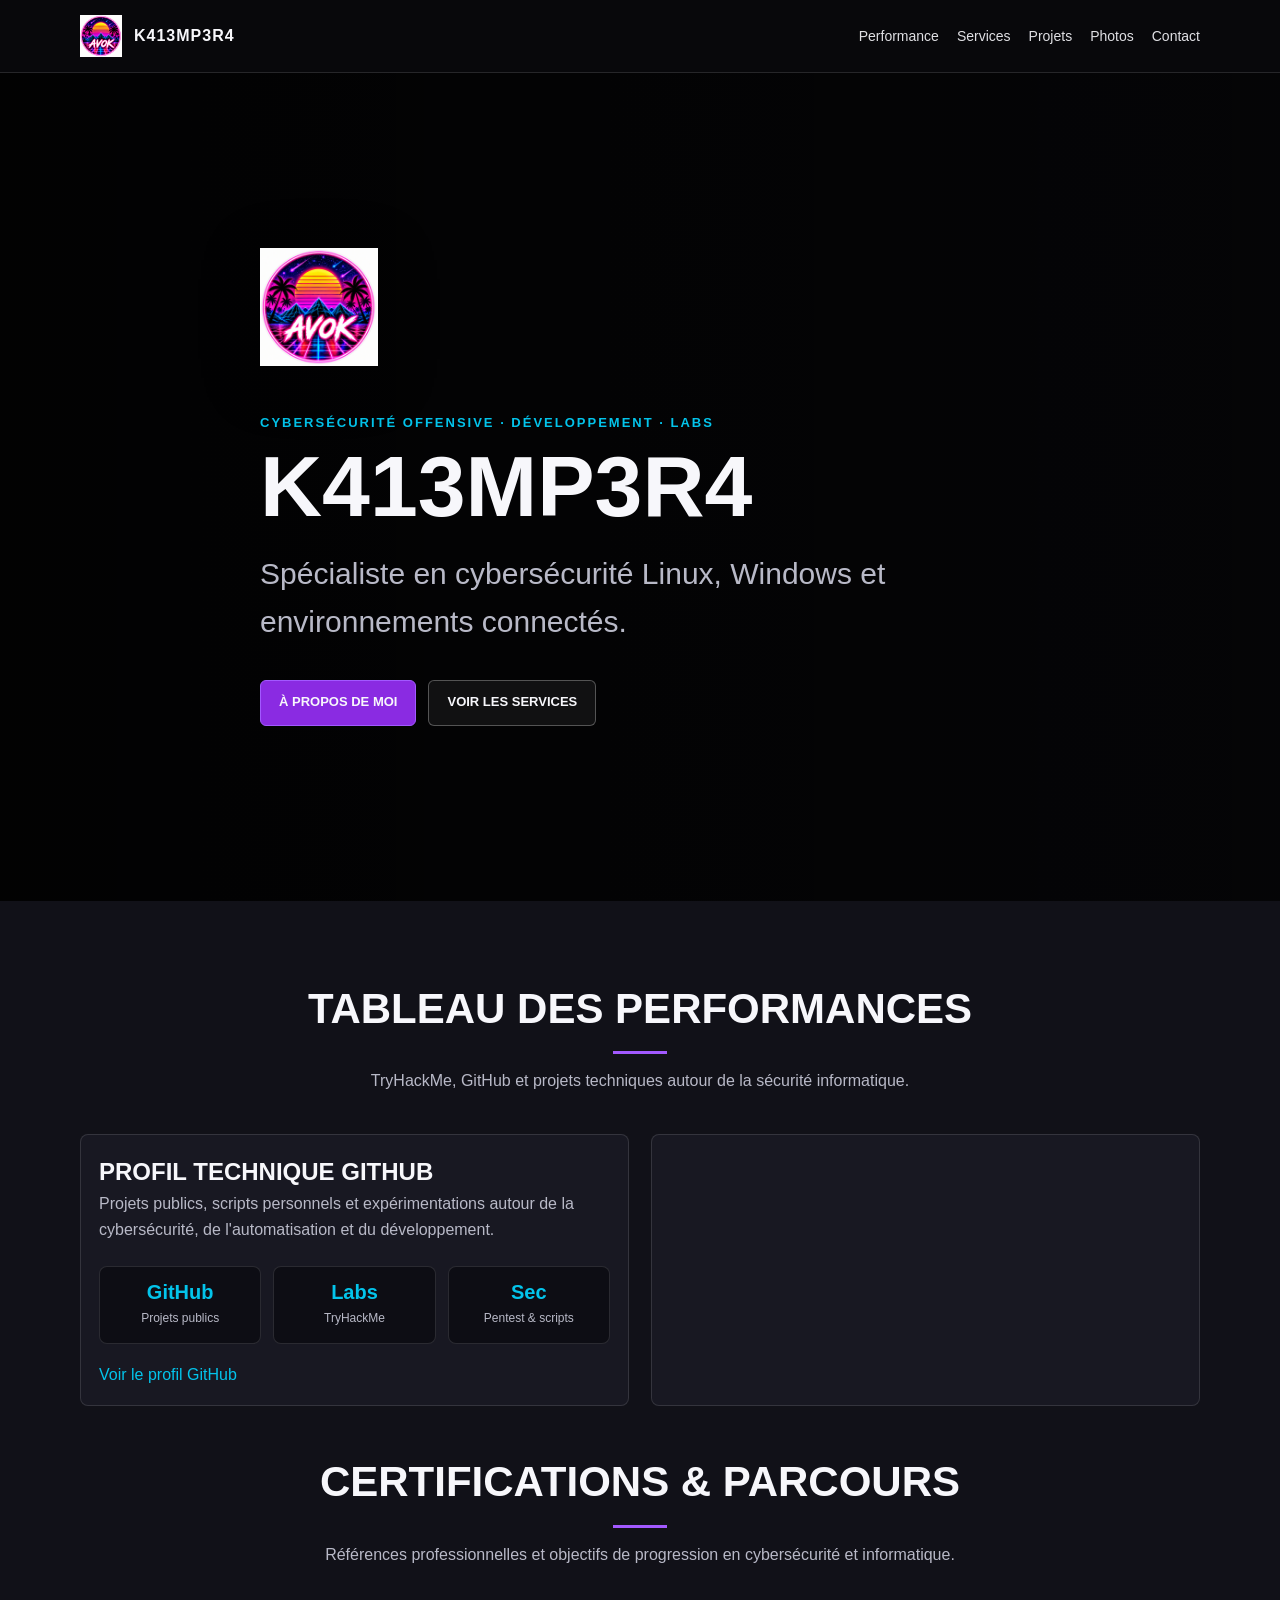
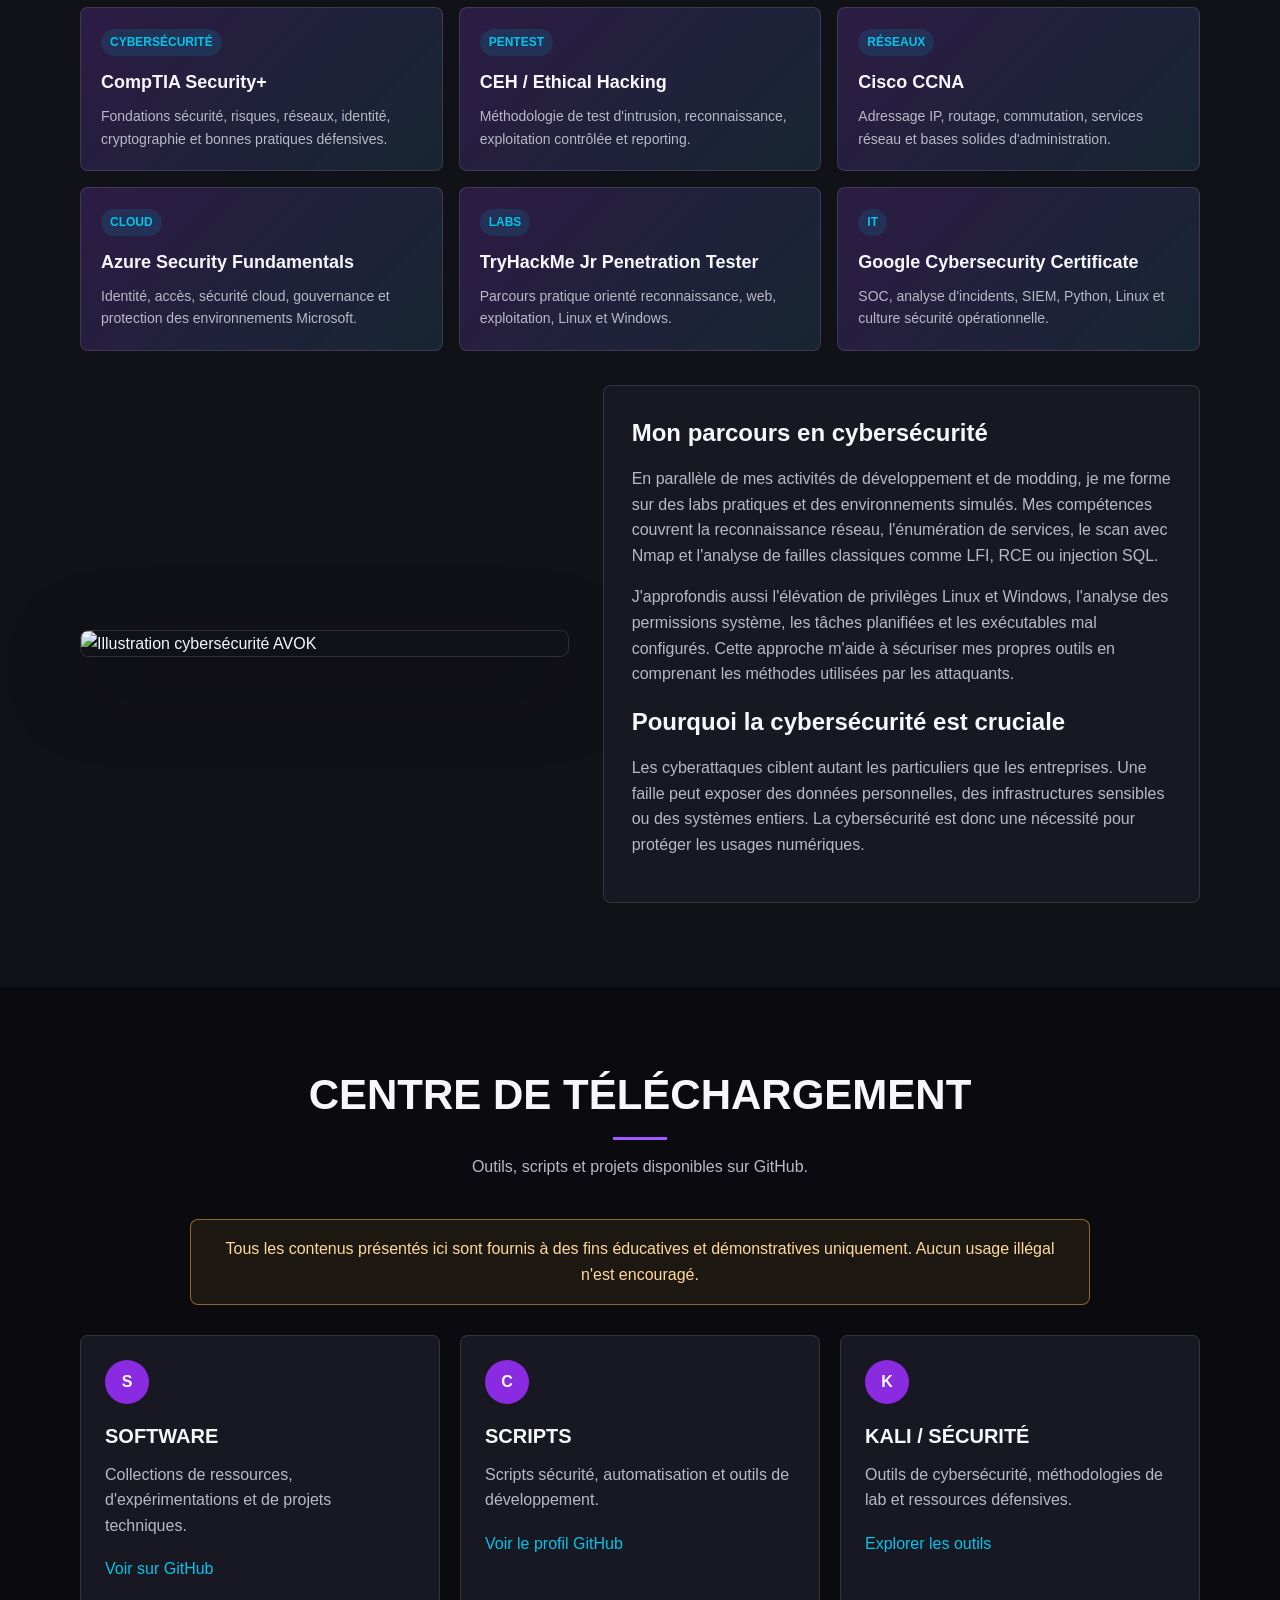
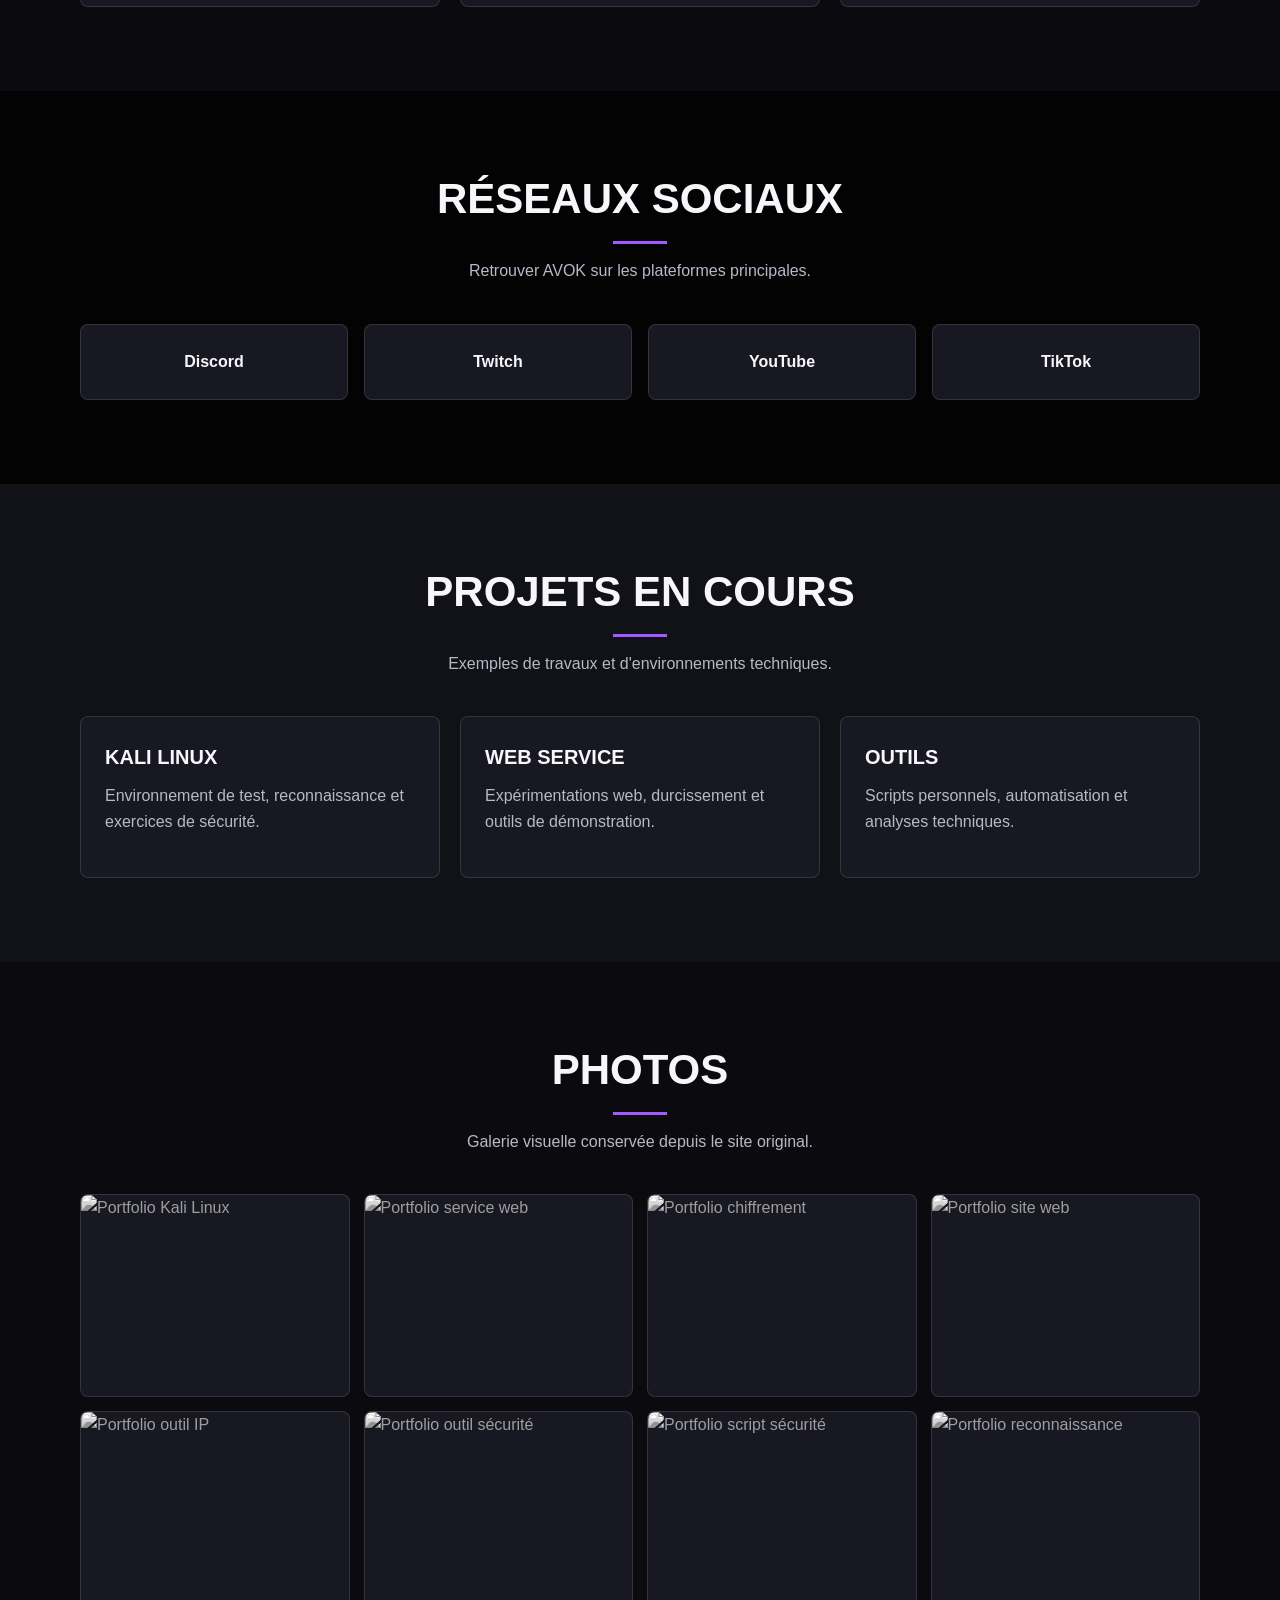
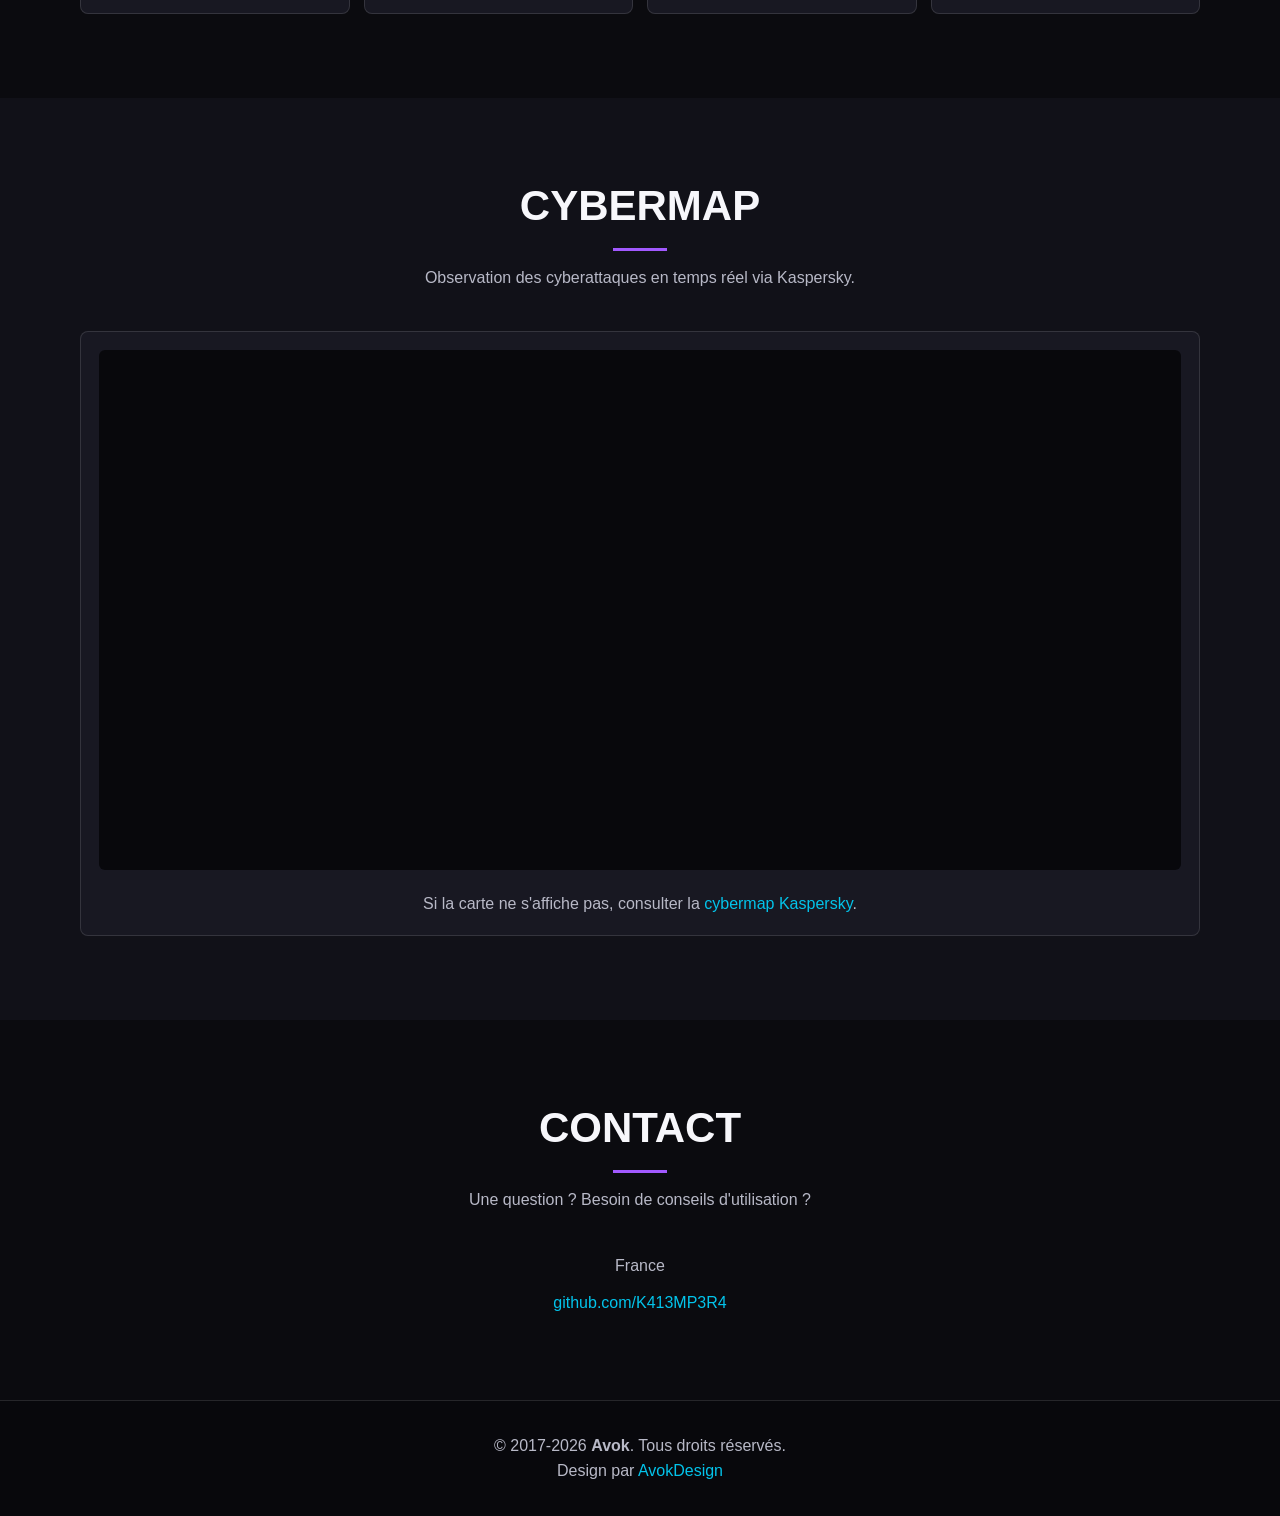
==== index.html @ 76b8ffec "Rebrand AAROK -> AVOK : marque, logo, favicon, handles reseaux Co-Authored-By: Claude Opus 5 <norepl" ====
<!doctype html>
<html lang="fr">
<head>
  <meta charset="utf-8">
  <meta name="viewport" content="width=device-width, initial-scale=1">
  <meta name="p:domain_verify" content="4902bbf45fe4f81bed1552b65912c3f5">
  <meta http-equiv="Content-Security-Policy" content="default-src 'self' https: data:; img-src 'self' https: data:; frame-src https://tryhackme.com https://cybermap.kaspersky.com; style-src 'self' 'unsafe-inline'; script-src 'self' 'unsafe-inline'; base-uri 'self'; form-action 'self'; upgrade-insecure-requests">
  <meta name="referrer" content="strict-origin-when-cross-origin">
  <meta name="robots" content="index, follow, max-image-preview:large">
  <meta name="author" content="Avok">
  <meta name="description" content="AVOK, profil cybersécurité offensive et développement : pentesting Linux et Windows, TryHackMe, scripts, outils et projets techniques.">
  <meta name="keywords" content="cybersécurité, pentest, hacker éthique, Linux, Windows, Nmap, TryHackMe, sécurité informatique, red team, scripts sécurité">
  <meta property="og:type" content="website">
  <meta property="og:locale" content="fr_FR">
  <meta property="og:site_name" content="AVOK">
  <meta property="og:title" content="AVOK - Cybersécurité offensive et projets techniques">
  <meta property="og:description" content="Profil cybersécurité, pentesting, scripts et projets techniques par AVOK.">
  <meta property="og:url" content="https://aarokhub.github.io/AAROK/">
  <meta property="og:image" content="https://aarokhub.github.io/AAROK/img/logo.png">
  <meta name="twitter:card" content="summary_large_image">
  <meta name="twitter:title" content="AVOK - Cybersécurité offensive">
  <meta name="twitter:description" content="Pentesting, TryHackMe, scripts sécurité et projets techniques.">
  <meta name="twitter:image" content="https://aarokhub.github.io/AAROK/img/logo.png">
  <link rel="canonical" href="https://aarokhub.github.io/AAROK/">
  <link rel="icon" type="image/svg+xml" href="favicon.svg">
  <link rel="preload" as="image" href="img/hero-bg.jpg">
  <title>AVOK - Cybersécurité offensive et projets techniques</title>
  <style>
    :root {
      --bg: #0b0b0f;
      --panel: #111118;
      --panel-soft: #181822;
      --text: #f7f7fb;
      --muted: #b8b9c7;
      --line: rgba(255, 255, 255, 0.12);
      --purple: #8a2be2;
      --purple-light: #a259ff;
      --cyan: #03c4eb;
      --warn: #ffb23f;
      --shadow: 0 24px 80px rgba(0, 0, 0, 0.35);
    }

    * {
      box-sizing: border-box;
    }

    html {
      scroll-behavior: smooth;
    }

    body {
      margin: 0;
      background: var(--bg);
      color: var(--text);
      font-family: Arial, Helvetica, sans-serif;
      line-height: 1.6;
    }

    img,
    iframe {
      max-width: 100%;
    }

    a {
      color: var(--cyan);
      text-decoration: none;
    }

    a:hover,
    a:focus-visible {
      color: #66e6ff;
      outline: none;
    }

    .container {
      width: min(1120px, calc(100% - 32px));
      margin: 0 auto;
    }

    .site-header {
      position: sticky;
      top: 0;
      z-index: 20;
      background: rgba(8, 8, 12, 0.88);
      border-bottom: 1px solid var(--line);
      backdrop-filter: blur(14px);
    }

    .nav {
      display: flex;
      align-items: center;
      justify-content: space-between;
      min-height: 72px;
      gap: 24px;
    }

    .brand {
      display: inline-flex;
      align-items: center;
      gap: 12px;
      color: var(--text);
      font-weight: 800;
      letter-spacing: 1px;
    }

    .brand img {
      width: 42px;
      height: 42px;
      object-fit: contain;
    }

    .nav-links {
      display: flex;
      align-items: center;
      gap: 18px;
      flex-wrap: wrap;
    }

    .nav-links a {
      color: var(--text);
      font-size: 14px;
      opacity: 0.9;
    }

    .nav-links a:hover,
    .nav-links a:focus-visible {
      color: var(--purple-light);
    }

    .hero {
      min-height: calc(100vh - 72px);
      display: grid;
      align-items: center;
      background:
        linear-gradient(90deg, rgba(0, 0, 0, 0.86), rgba(0, 0, 0, 0.58)),
        url("img/hero-bg.jpg") center / cover no-repeat;
    }

    .hero-inner {
      padding: 88px 0;
      max-width: 760px;
    }

    .hero-logo {
      width: 118px;
      height: auto;
      margin-bottom: 26px;
      filter: drop-shadow(0 12px 28px rgba(0, 0, 0, 0.45));
    }

    .eyebrow {
      color: var(--cyan);
      font-weight: 700;
      text-transform: uppercase;
      letter-spacing: 2px;
      font-size: 13px;
      margin-bottom: 12px;
    }

    h1 {
      margin: 0;
      font-size: clamp(42px, 8vw, 86px);
      line-height: 0.95;
      letter-spacing: 0;
      text-transform: uppercase;
    }

    .hero h2 {
      margin: 22px 0 0;
      color: var(--muted);
      font-size: clamp(20px, 3vw, 30px);
      font-weight: 500;
    }

    .actions {
      display: flex;
      flex-wrap: wrap;
      gap: 12px;
      margin-top: 34px;
    }

    .button {
      display: inline-flex;
      align-items: center;
      justify-content: center;
      min-height: 46px;
      padding: 0 18px;
      border: 1px solid rgba(255, 255, 255, 0.28);
      border-radius: 6px;
      color: var(--text);
      font-weight: 700;
      text-transform: uppercase;
      font-size: 13px;
      letter-spacing: 0;
      background: rgba(255, 255, 255, 0.06);
    }

    .button.primary {
      border-color: var(--purple-light);
      background: var(--purple);
    }

    .button:hover,
    .button:focus-visible {
      color: var(--text);
      border-color: var(--cyan);
      transform: translateY(-1px);
    }

    section {
      padding: 84px 0;
    }

    .section-head {
      max-width: 760px;
      margin: 0 auto 40px;
      text-align: center;
    }

    .section-head h2 {
      margin: 0;
      font-size: clamp(28px, 4vw, 42px);
      text-transform: uppercase;
      line-height: 1.15;
    }

    .section-head p {
      color: var(--muted);
      margin: 14px 0 0;
    }

    .divider {
      width: 54px;
      height: 3px;
      margin: 18px auto 0;
      background: var(--purple-light);
    }

    .dark-band {
      background: var(--panel);
    }

    .about-grid {
      display: grid;
      grid-template-columns: minmax(0, 0.9fr) minmax(0, 1.1fr);
      gap: 34px;
      align-items: center;
    }

    .about-grid img {
      width: 100%;
      border-radius: 8px;
      box-shadow: var(--shadow);
      border: 1px solid var(--line);
    }

    .content-panel {
      background: var(--panel-soft);
      border: 1px solid var(--line);
      border-radius: 8px;
      padding: 28px;
    }

    .content-panel h3 {
      margin: 0 0 14px;
      font-size: 24px;
    }

    .content-panel p {
      margin: 0 0 16px;
      color: var(--muted);
    }

    .embed-grid {
      display: grid;
      grid-template-columns: repeat(2, minmax(0, 1fr));
      gap: 22px;
      align-items: stretch;
    }

    .embed-card {
      min-height: 270px;
      background: var(--panel-soft);
      border: 1px solid var(--line);
      border-radius: 8px;
      padding: 18px;
    }

    .embed-card img,
    .embed-card iframe {
      width: 100%;
      border: 0;
      border-radius: 6px;
      background: #08080c;
    }

    .stats-card {
      min-height: 270px;
      display: grid;
      align-content: center;
      gap: 18px;
    }

    .stats-card h3 {
      margin: 0;
      font-size: 24px;
      text-transform: uppercase;
    }

    .stats-card p {
      margin: 0;
      color: var(--muted);
    }

    .stat-list {
      display: grid;
      grid-template-columns: repeat(3, minmax(0, 1fr));
      gap: 12px;
      margin-top: 6px;
    }

    .stat-pill {
      padding: 14px 10px;
      border: 1px solid var(--line);
      border-radius: 8px;
      background: #0d0d14;
      text-align: center;
    }

    .stat-pill strong {
      display: block;
      color: var(--cyan);
      font-size: 20px;
      line-height: 1.1;
    }

    .stat-pill span {
      display: block;
      color: var(--muted);
      font-size: 12px;
      margin-top: 6px;
    }

    .tryhackme-card {
      min-height: 0;
    }

    .tryhackme-card iframe {
      display: block;
      height: 170px;
      background: transparent;
    }

    .services-grid {
      display: grid;
      grid-template-columns: repeat(3, minmax(0, 1fr));
      gap: 20px;
    }

    .cert-grid {
      display: grid;
      grid-template-columns: repeat(3, minmax(0, 1fr));
      gap: 16px;
      margin-top: 22px;
    }

    .cert-card {
      min-height: 152px;
      padding: 20px;
      border: 1px solid var(--line);
      border-radius: 8px;
      background: linear-gradient(135deg, rgba(138, 43, 226, 0.18), rgba(3, 196, 235, 0.08)), var(--panel-soft);
    }

    .cert-card span {
      display: inline-block;
      margin-bottom: 12px;
      padding: 4px 9px;
      border-radius: 999px;
      background: rgba(3, 196, 235, 0.12);
      color: var(--cyan);
      font-size: 12px;
      font-weight: 700;
      text-transform: uppercase;
    }

    .cert-card h3 {
      margin: 0 0 8px;
      font-size: 18px;
    }

    .cert-card p {
      margin: 0;
      color: var(--muted);
      font-size: 14px;
    }

    .service-card,
    .social-card,
    .project-card {
      background: var(--panel-soft);
      border: 1px solid var(--line);
      border-radius: 8px;
      padding: 24px;
      transition: transform 160ms ease, border-color 160ms ease;
    }

    .service-card:hover,
    .social-card:hover,
    .project-card:hover {
      transform: translateY(-3px);
      border-color: rgba(162, 89, 255, 0.65);
    }

    .service-icon {
      width: 44px;
      height: 44px;
      display: grid;
      place-items: center;
      border-radius: 50%;
      background: var(--purple);
      color: #fff;
      font-weight: 800;
      margin-bottom: 16px;
    }

    .service-card h3,
    .project-card h3 {
      margin: 0 0 10px;
      font-size: 20px;
      text-transform: uppercase;
    }

    .service-card p,
    .project-card p {
      color: var(--muted);
      margin: 0 0 18px;
    }

    .notice {
      max-width: 900px;
      margin: 0 auto 30px;
      padding: 16px;
      border: 1px solid rgba(255, 178, 63, 0.5);
      border-radius: 8px;
      color: #ffd99d;
      background: rgba(255, 178, 63, 0.08);
      text-align: center;
    }

    .social-section {
      background:
        linear-gradient(rgba(0, 0, 0, 0.72), rgba(0, 0, 0, 0.72)),
        url("img/subscribe-bg.jpg") center / cover no-repeat;
    }

    .social-grid {
      display: grid;
      grid-template-columns: repeat(4, minmax(0, 1fr));
      gap: 16px;
    }

    .social-card {
      color: var(--text);
      font-weight: 800;
      text-align: center;
    }

    .portfolio-grid {
      display: grid;
      grid-template-columns: repeat(4, minmax(0, 1fr));
      gap: 14px;
    }

    .portfolio-grid a {
      display: block;
      overflow: hidden;
      border-radius: 8px;
      border: 1px solid var(--line);
      background: var(--panel-soft);
    }

    .portfolio-grid img {
      display: block;
      width: 100%;
      aspect-ratio: 4 / 3;
      object-fit: cover;
      filter: grayscale(1);
      transition: filter 160ms ease, transform 160ms ease;
      loading: lazy;
    }

    .portfolio-grid a:hover img,
    .portfolio-grid a:focus-visible img {
      filter: grayscale(0);
      transform: scale(1.03);
    }

    .contact-list {
      display: grid;
      gap: 12px;
      max-width: 620px;
      margin: 0 auto;
      color: var(--muted);
      text-align: center;
    }

    footer {
      padding: 32px 0;
      border-top: 1px solid var(--line);
      color: var(--muted);
      text-align: center;
      background: #08080c;
    }

    @media (max-width: 900px) {
      .about-grid,
      .embed-grid,
      .services-grid,
      .cert-grid,
      .social-grid {
        grid-template-columns: 1fr;
      }

      .stat-list {
        grid-template-columns: 1fr;
      }

      .portfolio-grid {
        grid-template-columns: repeat(2, minmax(0, 1fr));
      }
    }

    @media (max-width: 720px) {
      .nav {
        align-items: flex-start;
        flex-direction: column;
        padding: 14px 0;
      }

      .nav-links {
        gap: 12px;
      }

      section {
        padding: 62px 0;
      }

      .hero {
        min-height: auto;
      }
    }
  </style>
  <script type="application/ld+json">
  {
    "@context": "https://schema.org",
    "@type": "Person",
    "name": "AVOK",
    "url": "https://aarokhub.github.io/AAROK/",
    "sameAs": [
      "https://github.com/K413MP3R4",
      "https://www.youtube.com/@Aarok.gaming",
      "https://www.twitch.tv/aar0ck",
      "https://www.tiktok.com/@aarok.tv"
    ],
    "knowsAbout": ["Cybersécurité", "Pentesting", "Linux", "Windows", "TryHackMe", "Développement"]
  }
  </script>
</head>
<body oncontextmenu="return false">
  <header class="site-header">
    <div class="container nav">
      <a class="brand" href="#hero" aria-label="Accueil AVOK">
        <img src="img/logo.png" alt="Logo AVOK" width="42" height="42">
        <span>K413MP3R4</span>
      </a>
      <nav class="nav-links" aria-label="Navigation principale">
        <a href="#about">Performance</a>
        <a href="#services">Services</a>
        <a href="#projects">Projets</a>
        <a href="#portfolio">Photos</a>
        <a href="#contact">Contact</a>
      </nav>
    </div>
  </header>

  <main>
    <section id="hero" class="hero">
      <div class="container hero-inner">
        <img class="hero-logo" src="img/logo.png" alt="Logo AVOK" width="140" height="140">
        <p class="eyebrow">Cybersécurité offensive · développement · labs</p>
        <h1>K413MP3R4</h1>
        <h2>Spécialiste en cybersécurité Linux, Windows et environnements connectés.</h2>
        <div class="actions">
          <a class="button primary" href="#about">À propos de moi</a>
          <a class="button" href="#services">Voir les services</a>
        </div>
      </div>
    </section>

    <section id="about" class="dark-band">
      <div class="container">
        <div class="section-head">
          <h2>Tableau des performances</h2>
          <div class="divider"></div>
          <p>TryHackMe, GitHub et projets techniques autour de la sécurité informatique.</p>
        </div>

        <div class="embed-grid">
          <article class="embed-card stats-card">
            <div>
              <h3>Profil technique GitHub</h3>
              <p>Projets publics, scripts personnels et expérimentations autour de la cybersécurité, de l'automatisation et du développement.</p>
            </div>
            <div class="stat-list" aria-label="Résumé du profil technique">
              <div class="stat-pill">
                <strong>GitHub</strong>
                <span>Projets publics</span>
              </div>
              <div class="stat-pill">
                <strong>Labs</strong>
                <span>TryHackMe</span>
              </div>
              <div class="stat-pill">
                <strong>Sec</strong>
                <span>Pentest & scripts</span>
              </div>
            </div>
            <a href="https://github.com/K413MP3R4" target="_blank" rel="noopener noreferrer">Voir le profil GitHub</a>
          </article>
          <article class="embed-card tryhackme-card">
            <iframe title="Badge TryHackMe public" src="https://tryhackme.com/api/v2/badges/public-profile?userPublicId=2812137" height="170" loading="lazy"></iframe>
          </article>
        </div>

        <div class="section-head" style="margin-top: 52px;">
          <h2>Certifications & parcours</h2>
          <div class="divider"></div>
          <p>Références professionnelles et objectifs de progression en cybersécurité et informatique.</p>
        </div>

        <div class="cert-grid">
          <article class="cert-card">
            <span>Cybersécurité</span>
            <h3>CompTIA Security+</h3>
            <p>Fondations sécurité, risques, réseaux, identité, cryptographie et bonnes pratiques défensives.</p>
          </article>
          <article class="cert-card">
            <span>Pentest</span>
            <h3>CEH / Ethical Hacking</h3>
            <p>Méthodologie de test d'intrusion, reconnaissance, exploitation contrôlée et reporting.</p>
          </article>
          <article class="cert-card">
            <span>Réseaux</span>
            <h3>Cisco CCNA</h3>
            <p>Adressage IP, routage, commutation, services réseau et bases solides d'administration.</p>
          </article>
          <article class="cert-card">
            <span>Cloud</span>
            <h3>Azure Security Fundamentals</h3>
            <p>Identité, accès, sécurité cloud, gouvernance et protection des environnements Microsoft.</p>
          </article>
          <article class="cert-card">
            <span>Labs</span>
            <h3>TryHackMe Jr Penetration Tester</h3>
            <p>Parcours pratique orienté reconnaissance, web, exploitation, Linux et Windows.</p>
          </article>
          <article class="cert-card">
            <span>IT</span>
            <h3>Google Cybersecurity Certificate</h3>
            <p>SOC, analyse d'incidents, SIEM, Python, Linux et culture sécurité opérationnelle.</p>
          </article>
        </div>

        <div class="about-grid" style="margin-top: 34px;">
          <img src="img/about-img.jpg" alt="Illustration cybersécurité AVOK" loading="lazy">
          <article class="content-panel">
            <h3>Mon parcours en cybersécurité</h3>
            <p>En parallèle de mes activités de développement et de modding, je me forme sur des labs pratiques et des environnements simulés. Mes compétences couvrent la reconnaissance réseau, l'énumération de services, le scan avec Nmap et l'analyse de failles classiques comme LFI, RCE ou injection SQL.</p>
            <p>J'approfondis aussi l'élévation de privilèges Linux et Windows, l'analyse des permissions système, les tâches planifiées et les exécutables mal configurés. Cette approche m'aide à sécuriser mes propres outils en comprenant les méthodes utilisées par les attaquants.</p>
            <h3>Pourquoi la cybersécurité est cruciale</h3>
            <p>Les cyberattaques ciblent autant les particuliers que les entreprises. Une faille peut exposer des données personnelles, des infrastructures sensibles ou des systèmes entiers. La cybersécurité est donc une nécessité pour protéger les usages numériques.</p>
          </article>
        </div>
      </div>
    </section>

    <section id="services">
      <div class="container">
        <div class="section-head">
          <h2>Centre de téléchargement</h2>
          <div class="divider"></div>
          <p>Outils, scripts et projets disponibles sur GitHub.</p>
        </div>

        <div class="notice">
          Tous les contenus présentés ici sont fournis à des fins éducatives et démonstratives uniquement. Aucun usage illégal n'est encouragé.
        </div>

        <div class="services-grid">
          <article class="service-card">
            <div class="service-icon">S</div>
            <h3>Software</h3>
            <p>Collections de ressources, d'expérimentations et de projets techniques.</p>
            <a href="https://github.com/K413MP3R4" target="_blank" rel="noopener noreferrer">Voir sur GitHub</a>
          </article>

          <article class="service-card">
            <div class="service-icon">C</div>
            <h3>Scripts</h3>
            <p>Scripts sécurité, automatisation et outils de développement.</p>
            <a href="https://github.com/K413MP3R4" target="_blank" rel="noopener noreferrer">Voir le profil GitHub</a>
          </article>

          <article class="service-card">
            <div class="service-icon">K</div>
            <h3>Kali / Sécurité</h3>
            <p>Outils de cybersécurité, méthodologies de lab et ressources défensives.</p>
            <a href="https://github.com/K413MP3R4" target="_blank" rel="noopener noreferrer">Explorer les outils</a>
          </article>
        </div>
      </div>
    </section>

    <section class="social-section" aria-labelledby="social-title">
      <div class="container">
        <div class="section-head">
          <h2 id="social-title">Réseaux sociaux</h2>
          <div class="divider"></div>
          <p>Retrouver AVOK sur les plateformes principales.</p>
        </div>
        <div class="social-grid">
          <a class="social-card" href="https://discord.gg/XKkVCt4BV" target="_blank" rel="noopener noreferrer">Discord</a>
          <a class="social-card" href="https://www.twitch.tv/aar0ck" target="_blank" rel="noopener noreferrer">Twitch</a>
          <a class="social-card" href="https://www.youtube.com/@Aarok.gaming" target="_blank" rel="noopener noreferrer">YouTube</a>
          <a class="social-card" href="https://www.tiktok.com/@aarok.tv" target="_blank" rel="noopener noreferrer">TikTok</a>
        </div>
      </div>
    </section>

    <section id="projects" class="dark-band">
      <div class="container">
        <div class="section-head">
          <h2>Projets en cours</h2>
          <div class="divider"></div>
          <p>Exemples de travaux et d'environnements techniques.</p>
        </div>
        <div class="services-grid">
          <article class="project-card">
            <h3>Kali Linux</h3>
            <p>Environnement de test, reconnaissance et exercices de sécurité.</p>
          </article>
          <article class="project-card">
            <h3>Web Service</h3>
            <p>Expérimentations web, durcissement et outils de démonstration.</p>
          </article>
          <article class="project-card">
            <h3>Outils</h3>
            <p>Scripts personnels, automatisation et analyses techniques.</p>
          </article>
        </div>
      </div>
    </section>

    <section id="portfolio">
      <div class="container">
        <div class="section-head">
          <h2>Photos</h2>
          <div class="divider"></div>
          <p>Galerie visuelle conservée depuis le site original.</p>
        </div>
        <div class="portfolio-grid">
          <a href="img/portfolio/portfolio-01-large.jpg" target="_blank" rel="noopener noreferrer"><img src="img/portfolio/portfolio-01-thumbnail.jpg" alt="Portfolio Kali Linux" loading="lazy"></a>
          <a href="img/portfolio/portfolio-02-large.jpg" target="_blank" rel="noopener noreferrer"><img src="img/portfolio/portfolio-02-thumbnail.jpg" alt="Portfolio service web" loading="lazy"></a>
          <a href="img/portfolio/portfolio-03-large.jpg" target="_blank" rel="noopener noreferrer"><img src="img/portfolio/portfolio-03-thumbnail.jpg" alt="Portfolio chiffrement" loading="lazy"></a>
          <a href="img/portfolio/portfolio-04-large.jpg" target="_blank" rel="noopener noreferrer"><img src="img/portfolio/portfolio-04-thumbnail.jpg" alt="Portfolio site web" loading="lazy"></a>
          <a href="img/portfolio/portfolio-05-large.jpg" target="_blank" rel="noopener noreferrer"><img src="img/portfolio/portfolio-05-thumbnail.jpg" alt="Portfolio outil IP" loading="lazy"></a>
          <a href="img/portfolio/portfolio-06-large.jpg" target="_blank" rel="noopener noreferrer"><img src="img/portfolio/portfolio-06-thumbnail.jpg" alt="Portfolio outil sécurité" loading="lazy"></a>
          <a href="img/portfolio/portfolio-07-large.jpg" target="_blank" rel="noopener noreferrer"><img src="img/portfolio/portfolio-07-thumbnail.jpg" alt="Portfolio script sécurité" loading="lazy"></a>
          <a href="img/portfolio/portfolio-08-large.jpg" target="_blank" rel="noopener noreferrer"><img src="img/portfolio/portfolio-08-thumbnail.jpg" alt="Portfolio reconnaissance" loading="lazy"></a>
        </div>
      </div>
    </section>

    <section class="dark-band" aria-labelledby="cybermap-title">
      <div class="container">
        <div class="section-head">
          <h2 id="cybermap-title">Cybermap</h2>
          <div class="divider"></div>
          <p>Observation des cyberattaques en temps réel via Kaspersky.</p>
        </div>
        <article class="embed-card">
          <iframe title="Cybermap Kaspersky" src="https://cybermap.kaspersky.com/en/widget/dynamic/dark" height="520" loading="lazy" allowfullscreen></iframe>
          <p style="margin: 14px 0 0; color: var(--muted); text-align: center;">Si la carte ne s'affiche pas, consulter la <a href="https://cybermap.kaspersky.com" target="_blank" rel="noopener noreferrer">cybermap Kaspersky</a>.</p>
        </article>
      </div>
    </section>

    <section id="contact">
      <div class="container">
        <div class="section-head">
          <h2>Contact</h2>
          <div class="divider"></div>
          <p>Une question ? Besoin de conseils d'utilisation ?</p>
        </div>
        <div class="contact-list">
          <span>France</span>
          <a href="https://github.com/K413MP3R4" target="_blank" rel="noopener noreferrer">github.com/K413MP3R4</a>
        </div>
      </div>
    </section>
  </main>

  <footer>
    <div class="container">
      <div>&copy; 2017-<span id="yr"></span> <strong>Avok</strong>. Tous droits réservés.</div>
      <div>Design par <a href="https://github.com/K413MP3R4" target="_blank" rel="noopener noreferrer">AvokDesign</a></div>
    </div>
  </footer>
  <script>
    document.addEventListener("contextmenu", function (event) {
      event.preventDefault();
    });

    document.addEventListener("keydown", function (event) {
      var key = event.key.toLowerCase();
      var blocked =
        event.key === "F12" ||
        (event.ctrlKey && event.shiftKey && ["i", "j", "c"].includes(key)) ||
        (event.ctrlKey && ["u", "s"].includes(key));

      if (blocked) {
        event.preventDefault();
      }
    });
  </script>
<script>document.getElementById("yr").textContent=new Date().getFullYear();</script>
</body>
</html>
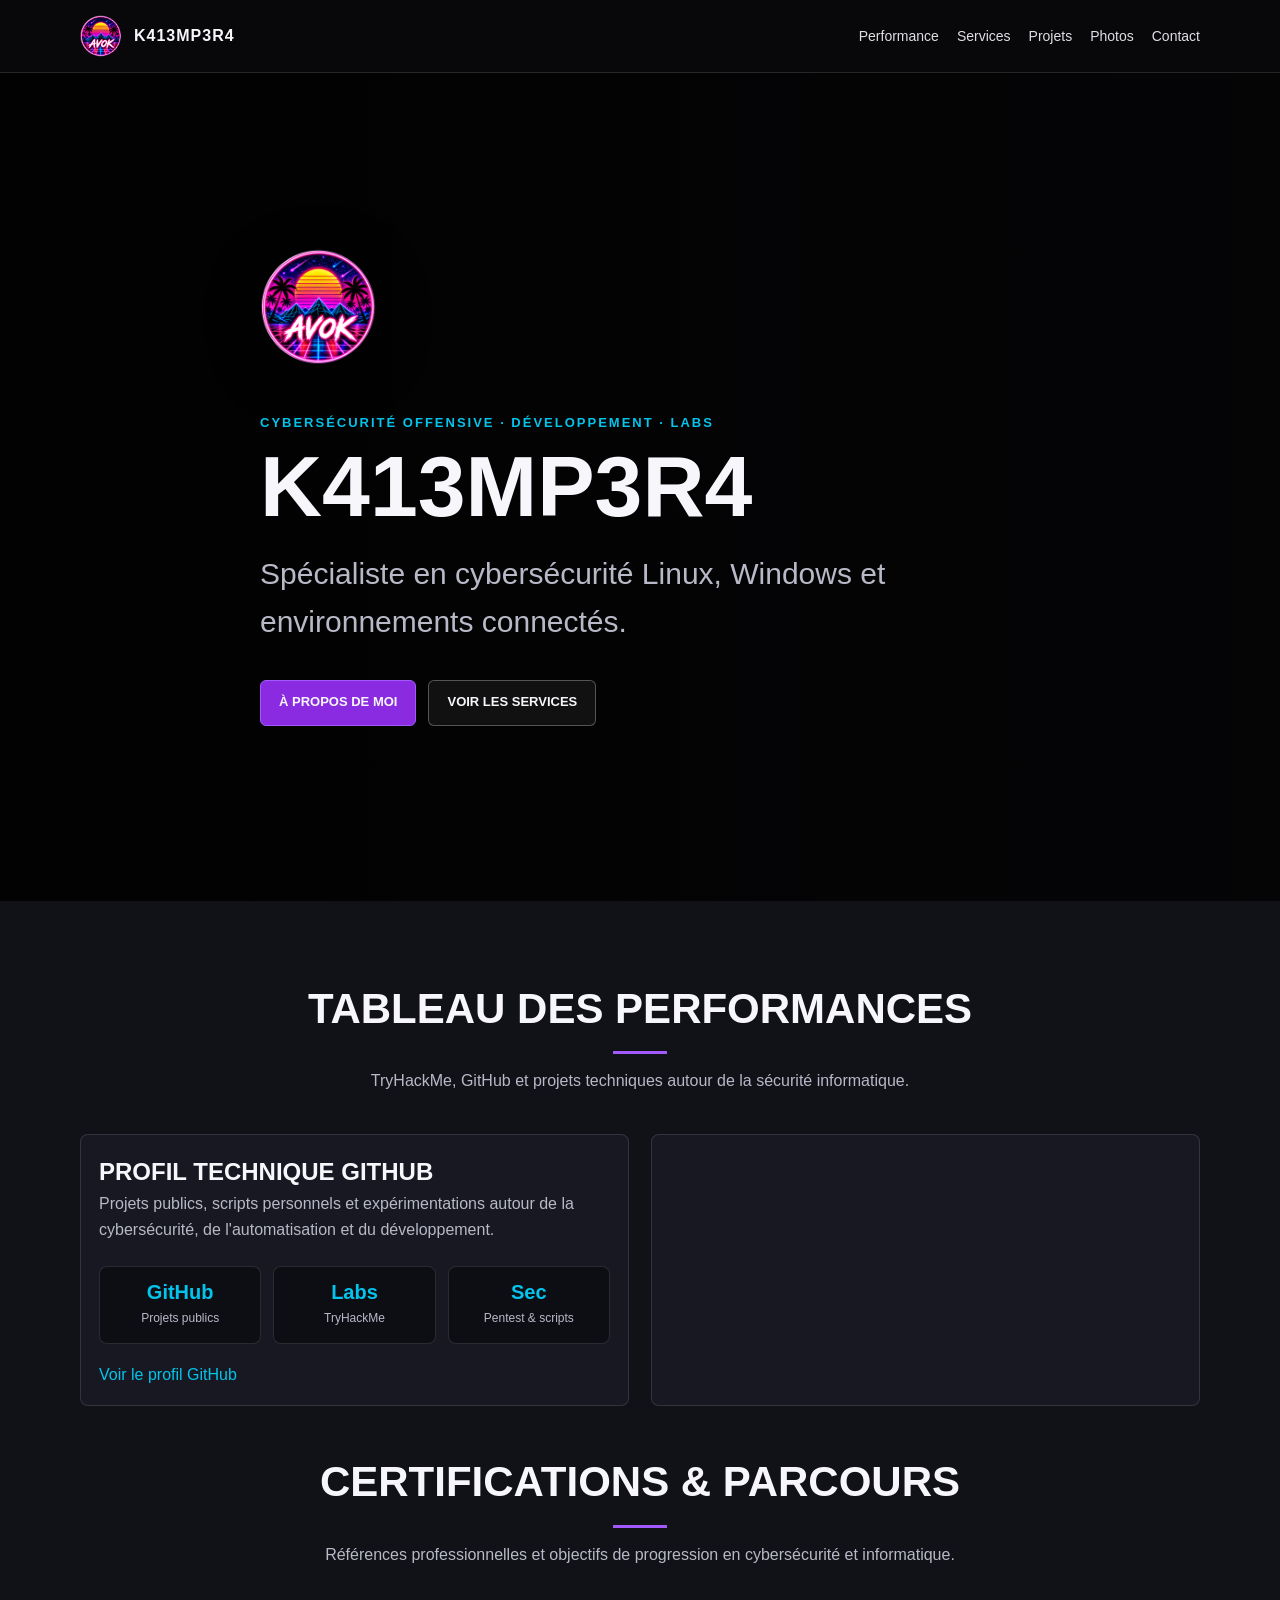
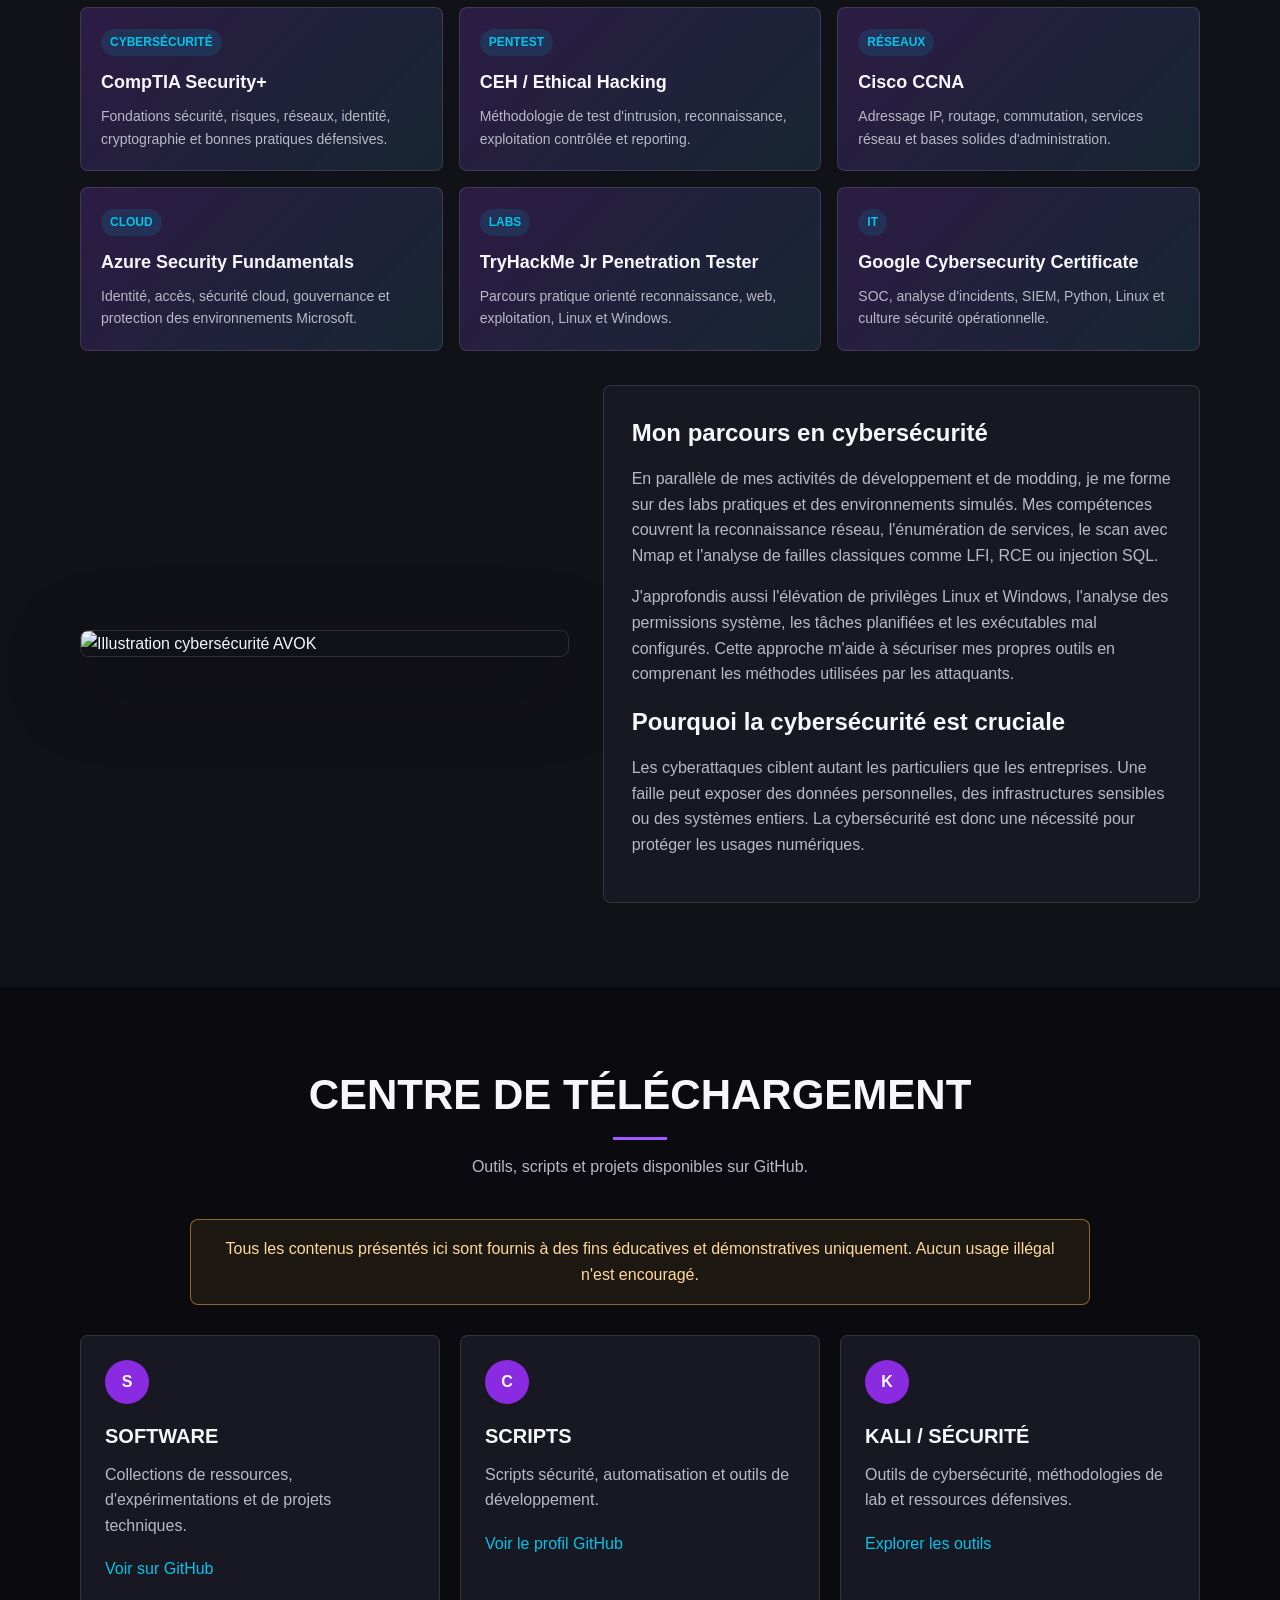
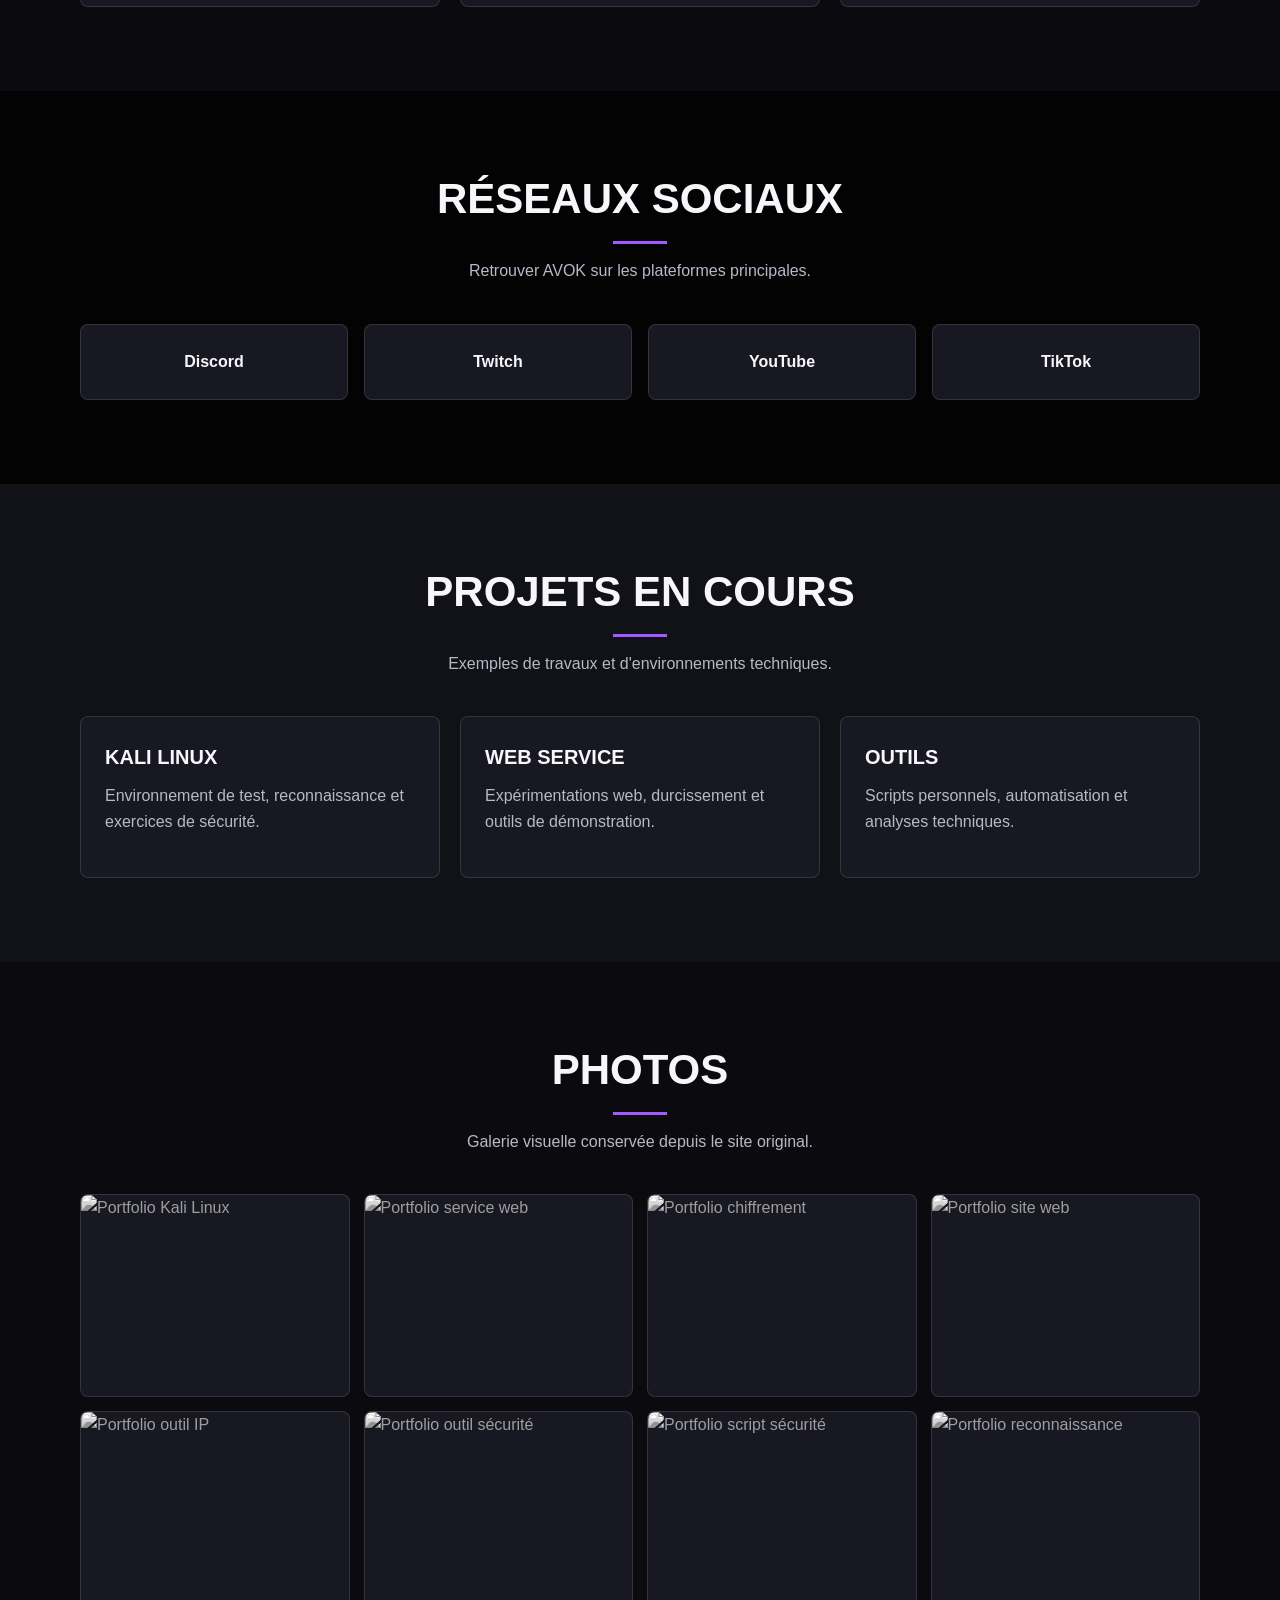
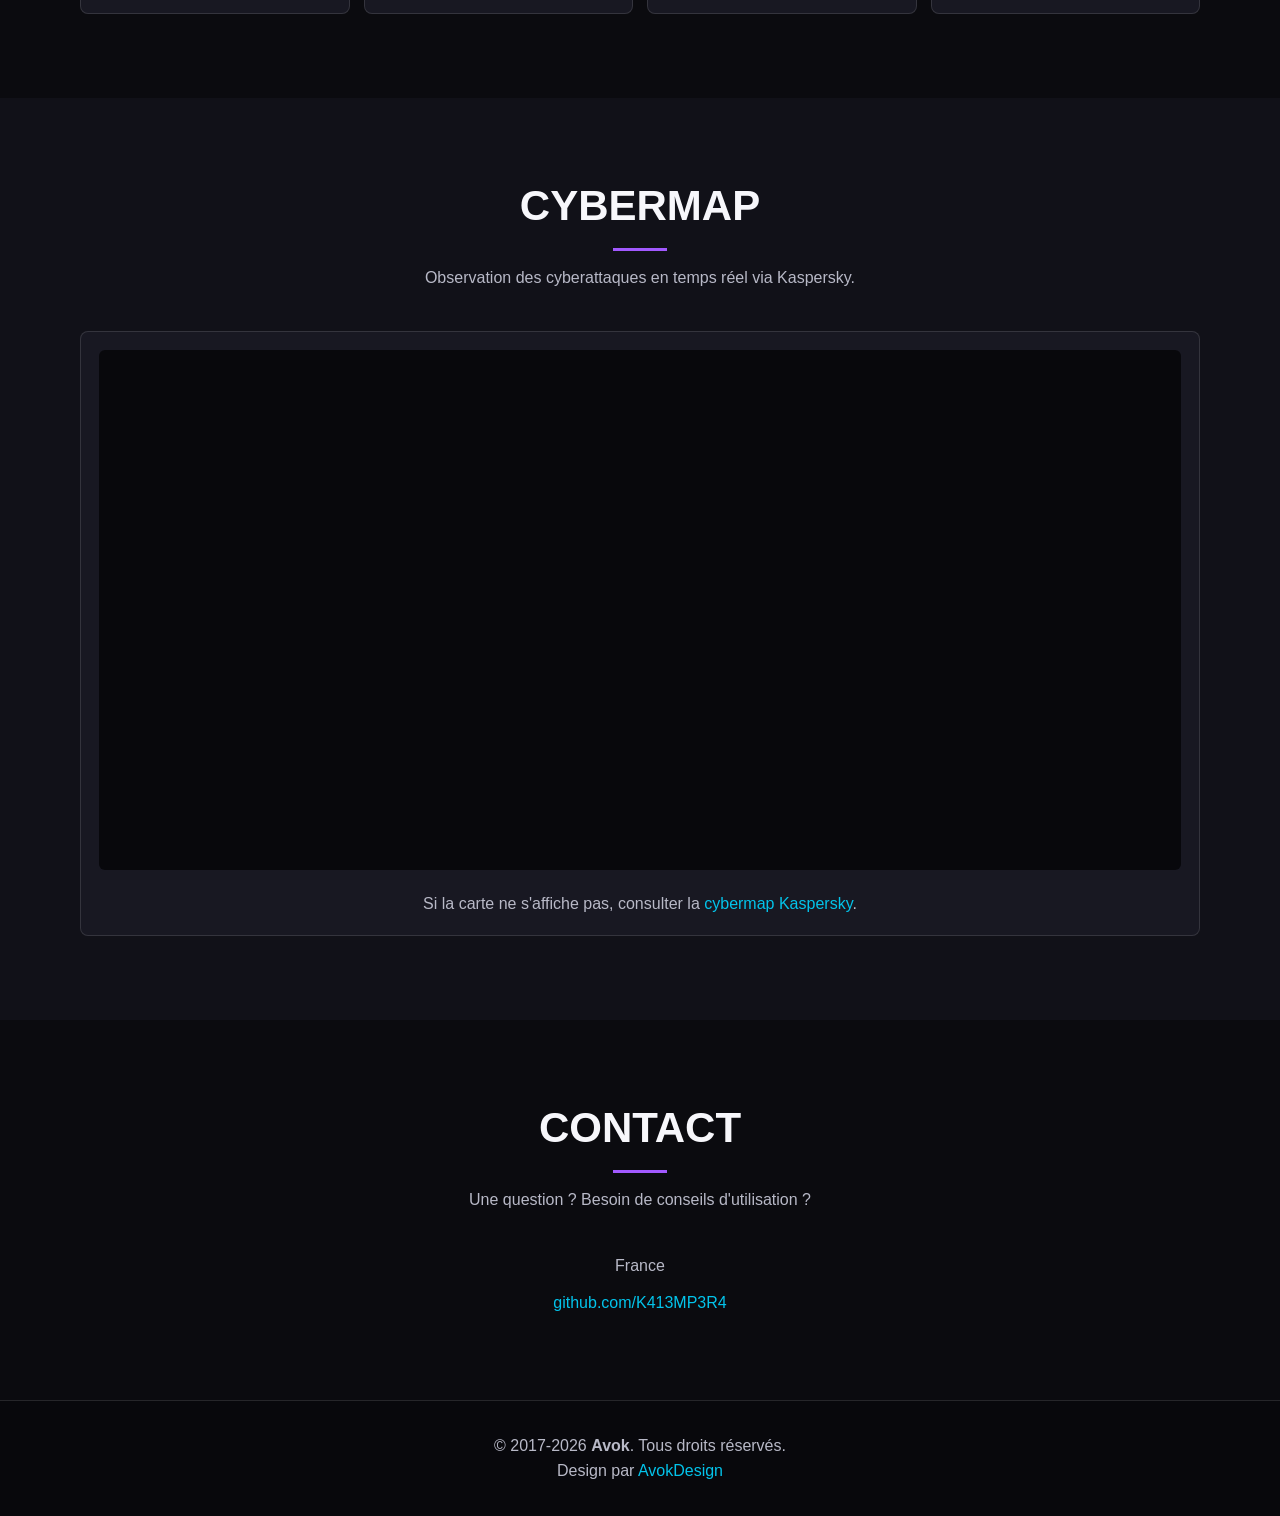
==== commit fc353d97: "Domaines aarokhub -> avokhub (a fusionner apres renommage GitHub) Co-Authored-By: Claude Opus 5.5 <n" ====
--- a/index.html
+++ b/index.html
@@ -15,13 +15,13 @@
   <meta property="og:site_name" content="AVOK">
   <meta property="og:title" content="AVOK - Cybersécurité offensive et projets techniques">
   <meta property="og:description" content="Profil cybersécurité, pentesting, scripts et projets techniques par AVOK.">
-  <meta property="og:url" content="https://aarokhub.github.io/AAROK/">
-  <meta property="og:image" content="https://aarokhub.github.io/AAROK/img/logo.png">
+  <meta property="og:url" content="https://avokhub.github.io/AVOK/">
+  <meta property="og:image" content="https://avokhub.github.io/AVOK/img/logo.png">
   <meta name="twitter:card" content="summary_large_image">
   <meta name="twitter:title" content="AVOK - Cybersécurité offensive">
   <meta name="twitter:description" content="Pentesting, TryHackMe, scripts sécurité et projets techniques.">
-  <meta name="twitter:image" content="https://aarokhub.github.io/AAROK/img/logo.png">
-  <link rel="canonical" href="https://aarokhub.github.io/AAROK/">
+  <meta name="twitter:image" content="https://avokhub.github.io/AVOK/img/logo.png">
+  <link rel="canonical" href="https://avokhub.github.io/AVOK/">
   <link rel="icon" type="image/svg+xml" href="favicon.svg">
   <link rel="preload" as="image" href="img/hero-bg.jpg">
   <title>AVOK - Cybersécurité offensive et projets techniques</title>
@@ -556,12 +556,12 @@
     "@context": "https://schema.org",
     "@type": "Person",
     "name": "AVOK",
-    "url": "https://aarokhub.github.io/AAROK/",
+    "url": "https://avokhub.github.io/AVOK/",
     "sameAs": [
       "https://github.com/K413MP3R4",
-      "https://www.youtube.com/@Aarok.gaming",
-      "https://www.twitch.tv/aar0ck",
-      "https://www.tiktok.com/@aarok.tv"
+      "https://www.youtube.com/@AVOK.G",
+      "https://www.twitch.tv/avoktv",
+      "https://www.tiktok.com/@avok.g"
     ],
     "knowsAbout": ["Cybersécurité", "Pentesting", "Linux", "Windows", "TryHackMe", "Développement"]
   }
@@ -731,9 +731,9 @@
         </div>
         <div class="social-grid">
           <a class="social-card" href="https://discord.gg/XKkVCt4BV" target="_blank" rel="noopener noreferrer">Discord</a>
-          <a class="social-card" href="https://www.twitch.tv/aar0ck" target="_blank" rel="noopener noreferrer">Twitch</a>
-          <a class="social-card" href="https://www.youtube.com/@Aarok.gaming" target="_blank" rel="noopener noreferrer">YouTube</a>
-          <a class="social-card" href="https://www.tiktok.com/@aarok.tv" target="_blank" rel="noopener noreferrer">TikTok</a>
+          <a class="social-card" href="https://www.twitch.tv/avoktv" target="_blank" rel="noopener noreferrer">Twitch</a>
+          <a class="social-card" href="https://www.youtube.com/@AVOK.G" target="_blank" rel="noopener noreferrer">YouTube</a>
+          <a class="social-card" href="https://www.tiktok.com/@avok.g" target="_blank" rel="noopener noreferrer">TikTok</a>
         </div>
       </div>
     </section>
